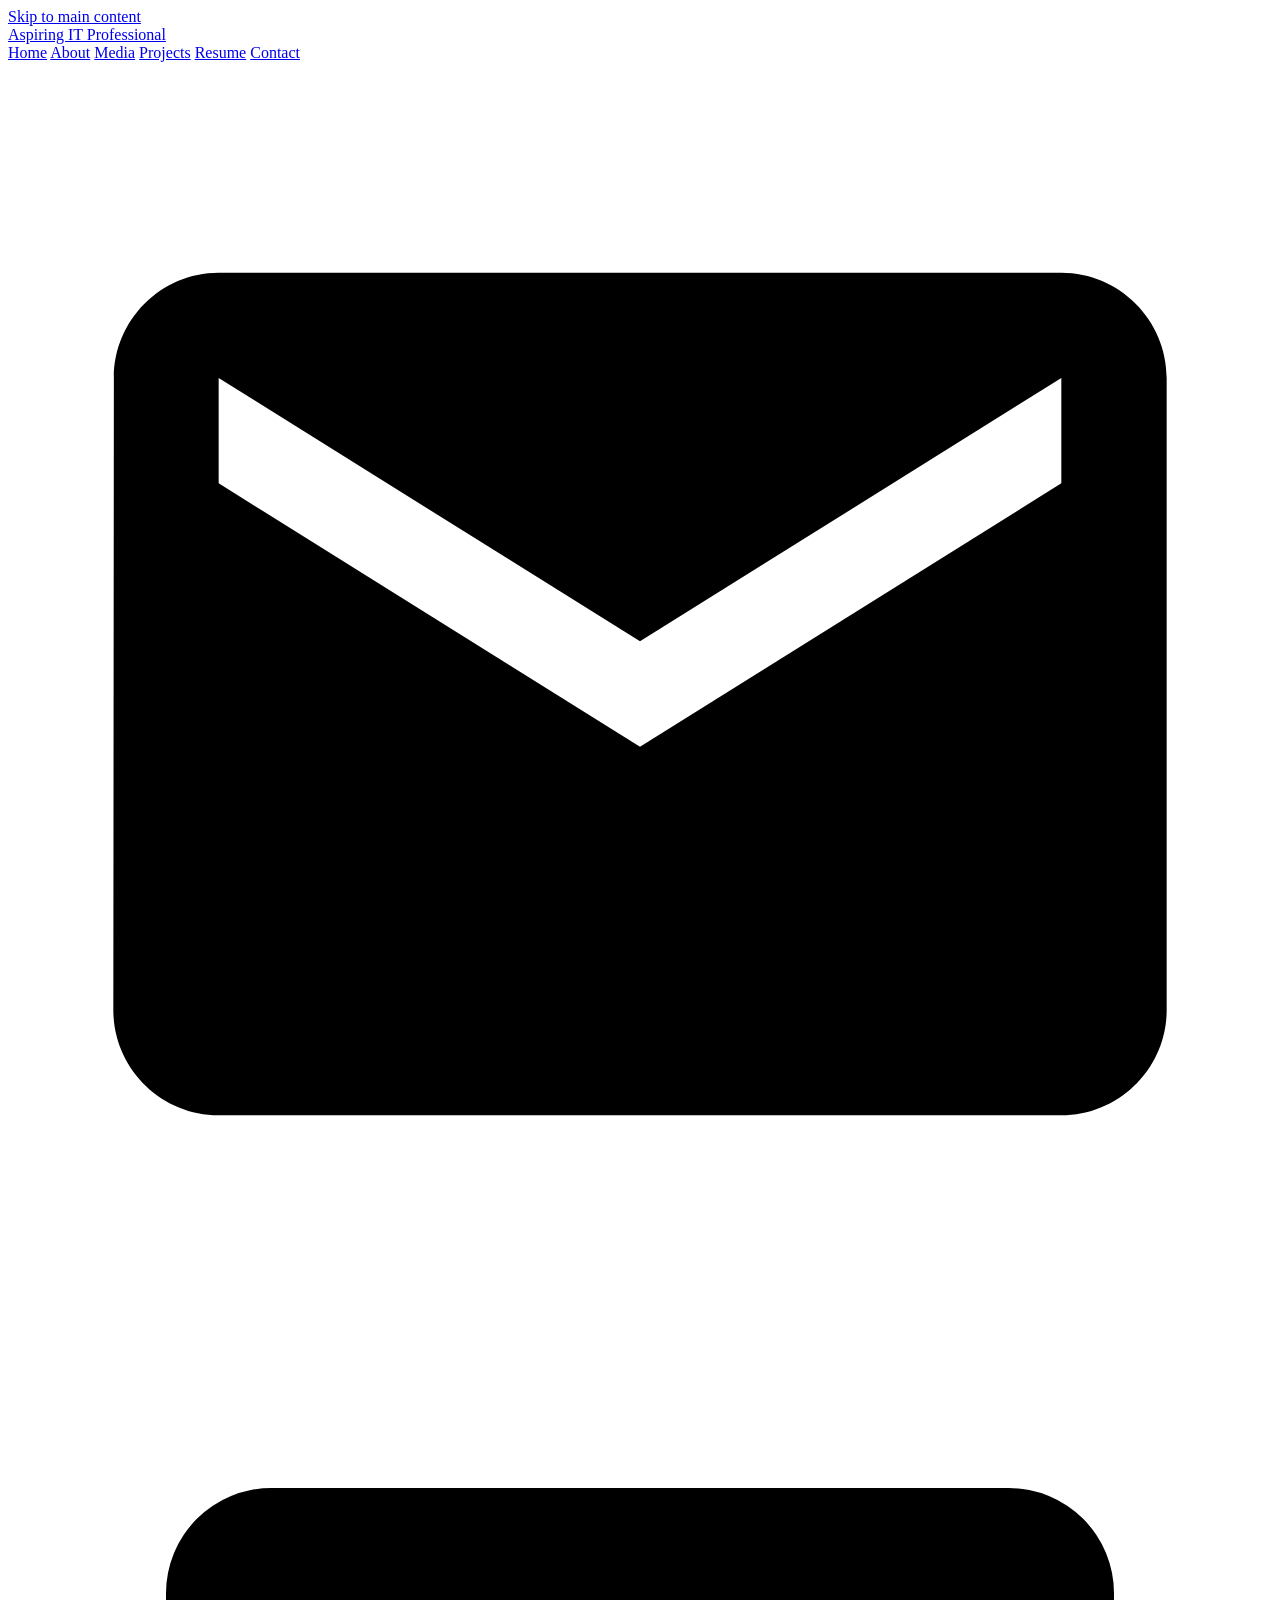
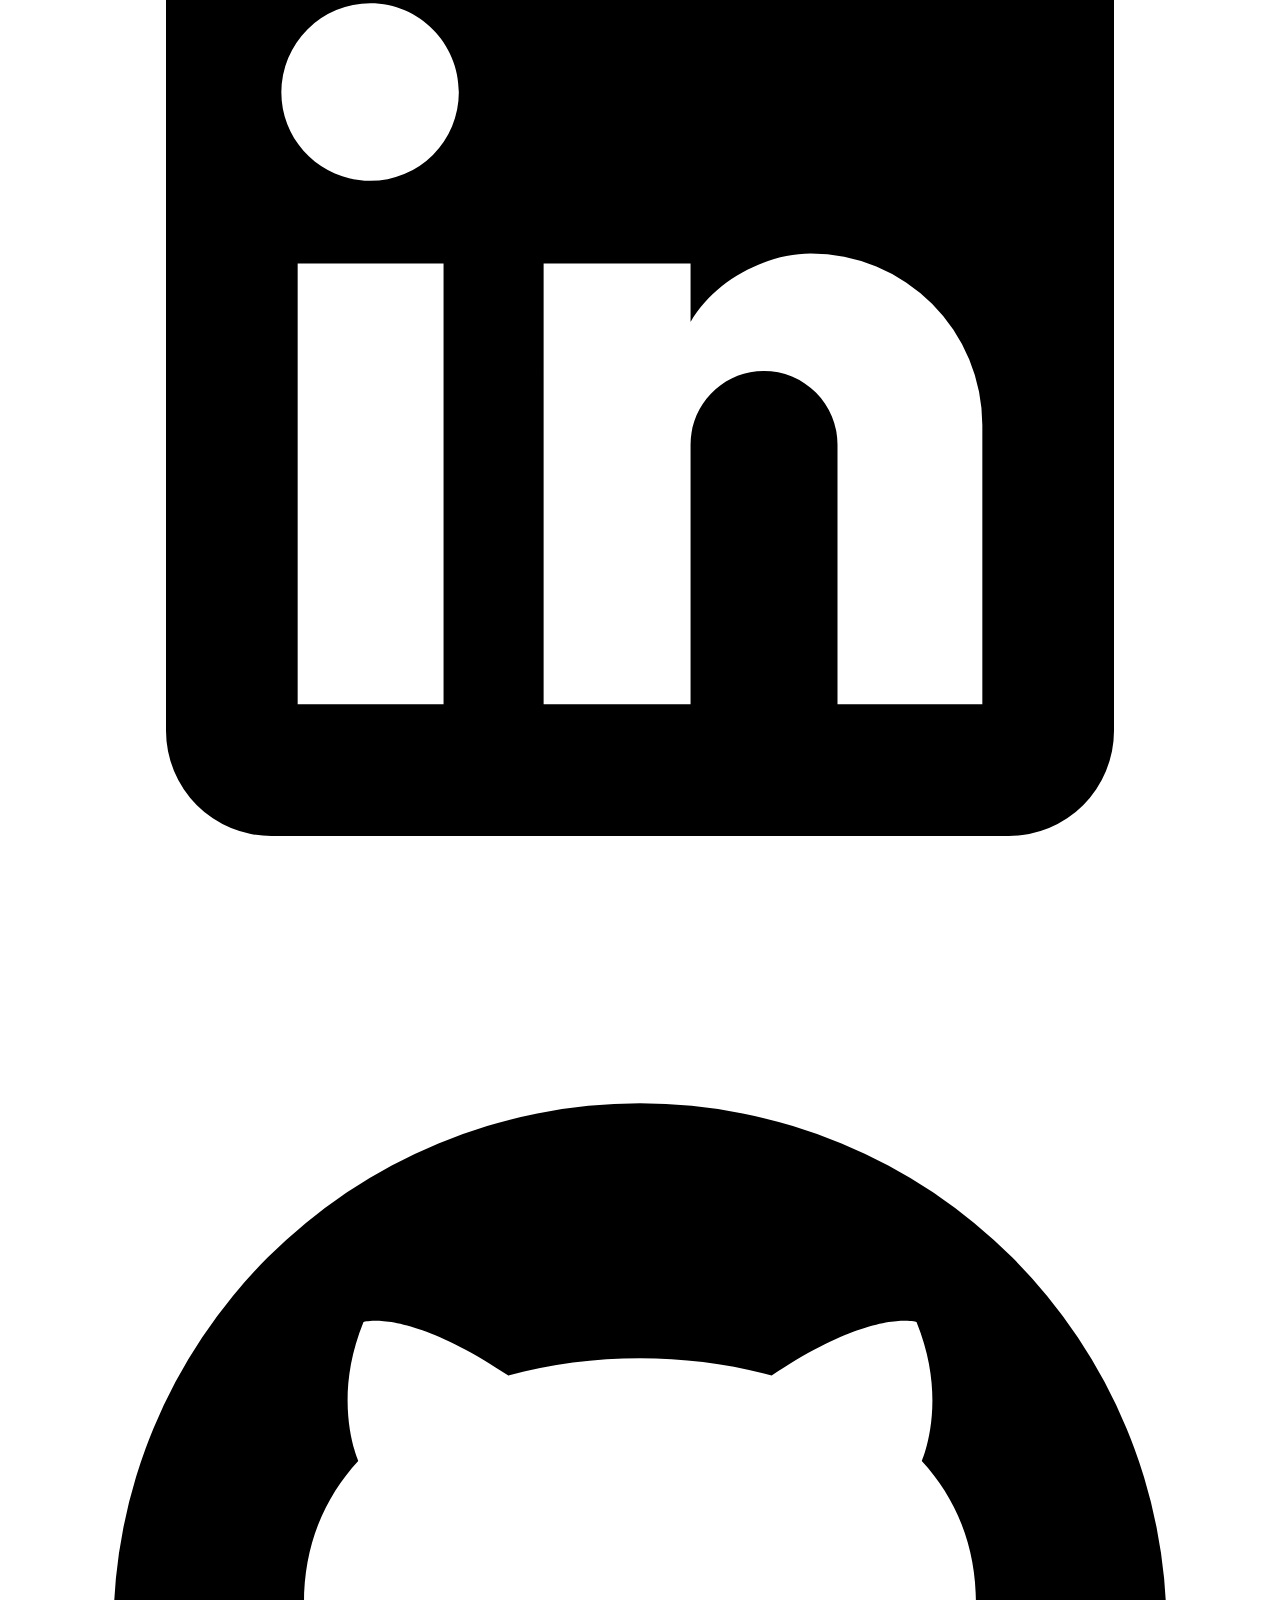
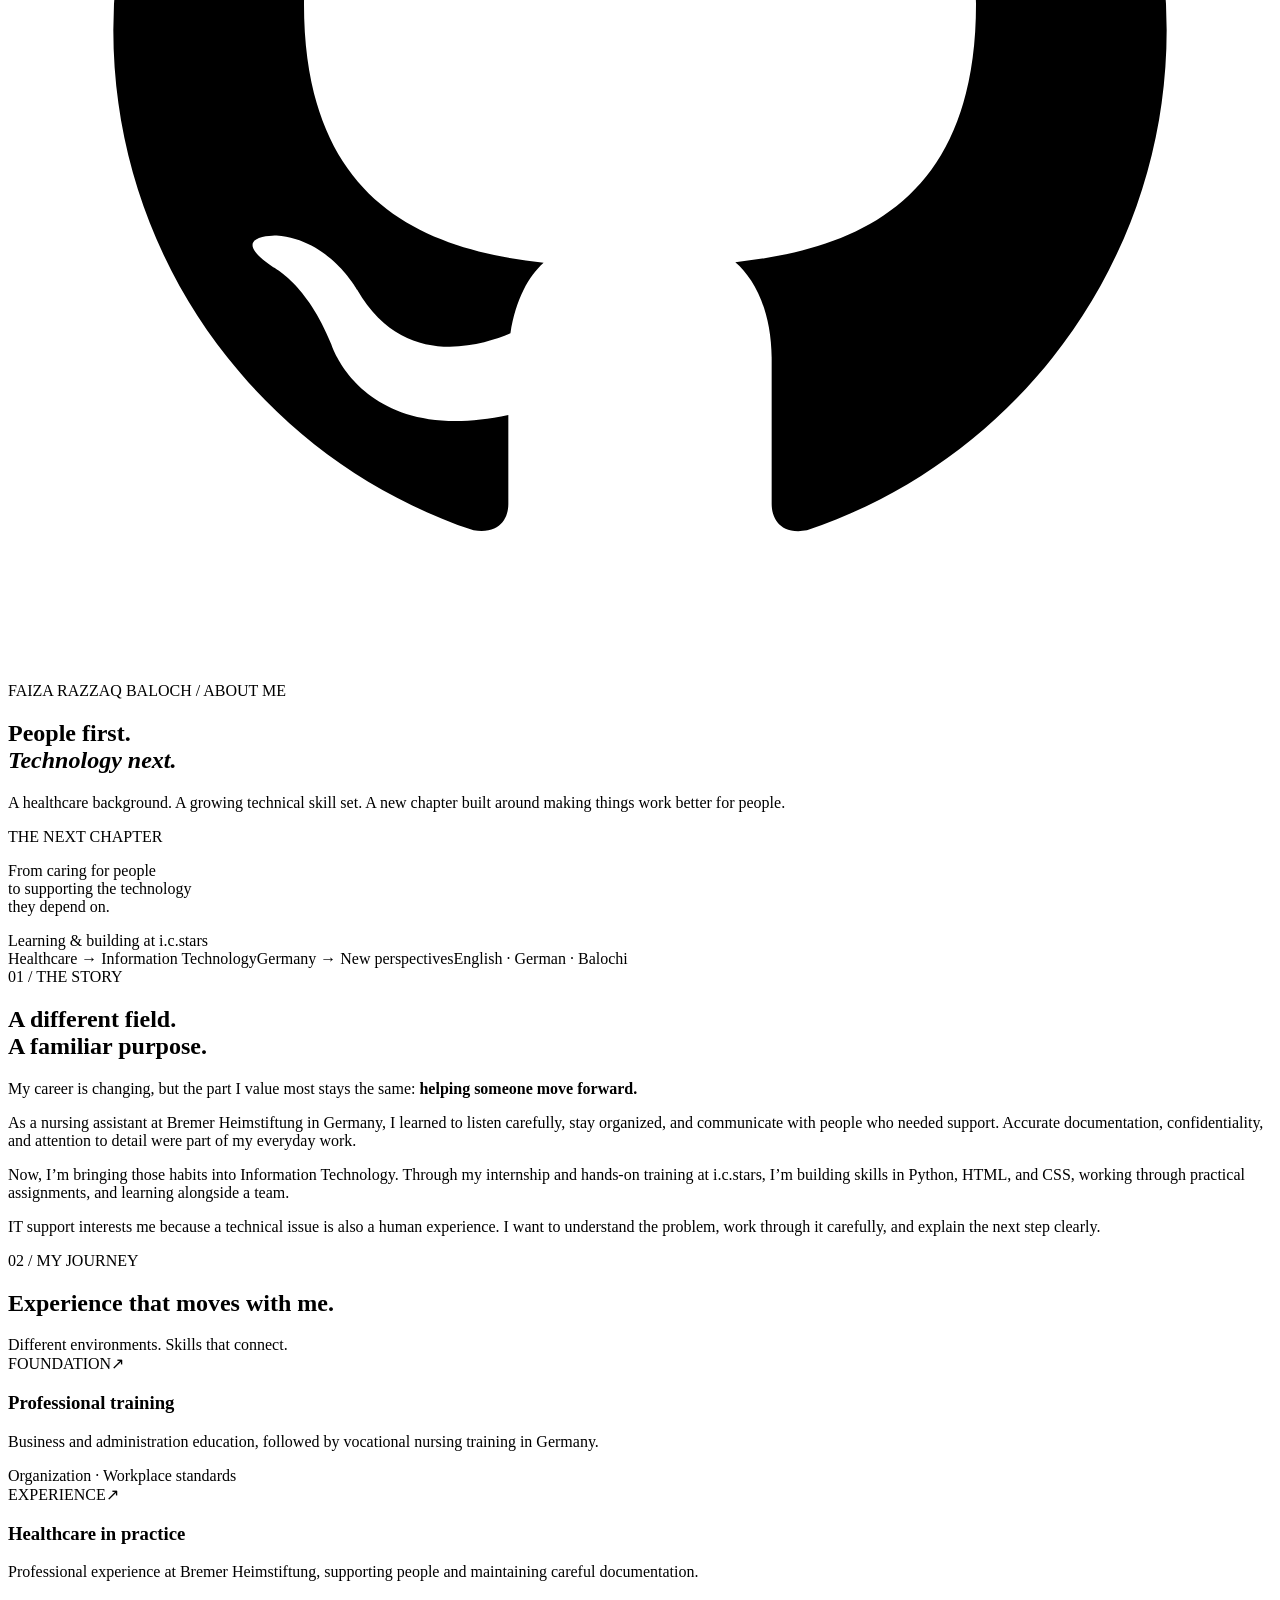
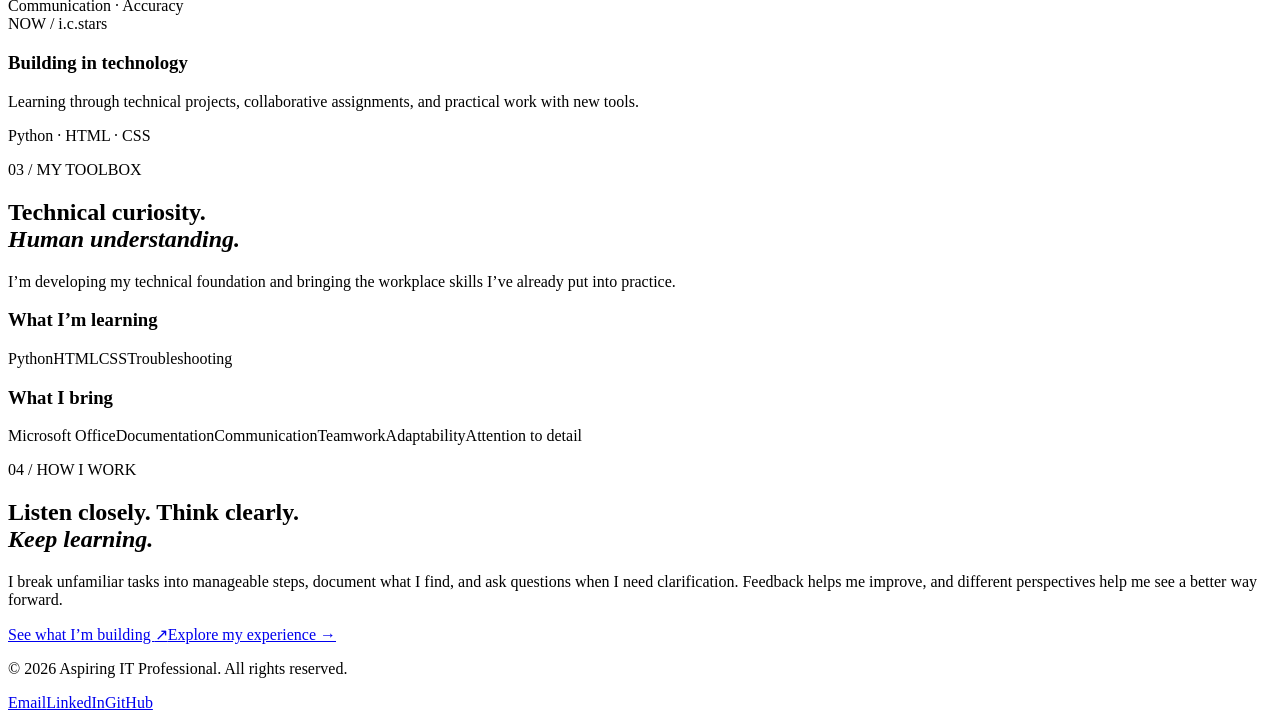
==== about.html @ cf474a08 "Create About page with personal and professional details This file contains the HTML structure for t" ====
<!DOCTYPE html>
<html lang="en">
<head>
    <meta charset="UTF-8">
    <meta name="viewport" content="width=device-width, initial-scale=1">
    <meta name="description" content="About — IT portfolio, education, experience, and technology projects.">
    <title>About | Aspiring IT Professional</title>
    <link rel="icon" href="assets/favicon.svg" type="image/svg+xml">
    <link rel="stylesheet" href="style.css">
    <script src="script.js" defer></script>
</head>
<body>
    <a class="skip-link" href="#main">Skip to main content</a>
    <header class="site-header">
        <nav class="container nav" aria-label="Main navigation">
            <a class="brand" href="index.html">Aspiring IT Professional</a>
            <button id="mobile-menu-btn" class="menu-button" aria-controls="nav-content" aria-expanded="false" aria-label="Toggle navigation" hidden>☰</button>
            <div id="nav-content" class="nav-content">
                <a class="nav-link" href="index.html">Home</a>
                <a class="nav-link" href="about.html" aria-current="page">About</a>
                <a class="nav-link" href="media.html">Media</a>
                <a class="nav-link" href="projects.html">Projects</a>
                <a class="nav-link" href="resume.html">Resume</a>
                <a class="nav-link" href="contact.html">Contact</a>
                <div class="social-links"><a href="mailto:fbaloch@icstars.org" aria-label="Email"><svg aria-hidden="true" focusable="false" class="social-icon" viewBox="0 0 24 24" xmlns="http://www.w3.org/2000/svg">
                            <path d="M20 4H4c-1.1 0-1.99.9-1.99 2L2 18c0 1.1.9 2 2 2h16c1.1 0 2-.9 2-2V6c0-1.1-.9-2-2-2zm0 4l-8 5-8-5V6l8 5 8-5v2z"/>
                        </svg></a><a href="https://www.linkedin.com/in/faizarazzaqbaloch/" target="_blank" rel="noopener noreferrer" aria-label="LinkedIn profile"><svg aria-hidden="true" focusable="false" class="social-icon" viewBox="0 0 24 24" xmlns="http://www.w3.org/2000/svg">
                            <path d="M19 3a2 2 0 0 1 2 2v14a2 2 0 0 1-2 2H5a2 2 0 0 1-2-2V5a2 2 0 0 1 2-2h14m-.5 15.5v-5.3a3.26 3.26 0 0 0-3.26-3.26c-.85 0-1.84.52-2.28 1.3v-1.11h-2.79v8.37h2.79v-4.93c0-.77.62-1.4 1.39-1.4a1.4 1.4 0 0 1 1.4 1.4v4.93h2.75M6.88 8.56a1.68 1.68 0 0 0 1.68-1.68c0-.93-.75-1.69-1.68-1.69a1.69 1.69 0 0 0-1.69 1.69c0 .93.76 1.68 1.69 1.68m1.39 9.94v-8.37H5.5v8.37h2.77z"/>
                        </svg></a><a href="https://github.com/fbaloch1" target="_blank" rel="noopener noreferrer" aria-label="GitHub profile"><svg aria-hidden="true" focusable="false" class="social-icon" viewBox="0 0 24 24" xmlns="http://www.w3.org/2000/svg">
                            <path d="M12 2A10 10 0 0 0 2 12c0 4.42 2.87 8.17 6.84 9.5.5.08.66-.23.66-.5v-1.69c-2.77.6-3.36-1.34-3.36-1.34-.46-1.16-1.11-1.47-1.11-1.47-.91-.62.07-.6.07-.6 1 .07 1.53 1.03 1.53 1.03.87 1.52 2.34 1.07 2.91.83.1-.65.35-1.09.63-1.34-2.22-.25-4.55-1.11-4.55-4.92 0-1.11.38-2 1.03-2.71-.1-.25-.45-1.29.1-2.64 0 0 .84-.27 2.75 1.02.79-.22 1.65-.33 2.5-.33.85 0 1.71.11 2.5.33 1.91-1.29 2.75-1.02 2.75-1.02.55 1.35.2 2.39.1 2.64.65.71 1.03 1.6 1.03 2.71 0 3.82-2.34 4.66-4.57 4.91.36.31.69.92.69 1.85V21c0 .27.16.59.67.5C19.14 20.16 22 16.42 22 12A10 10 0 0 0 12 2z"/>
                        </svg></a></div>
            </div>
        </nav>
    </header>
    <main id="main" class="container" tabindex="-1">
<section class="bio-hero">
 <div class="bio-heading"><p class="bio-kicker">FAIZA RAZZAQ BALOCH / ABOUT ME</p><h1>People first.<br><em>Technology next.</em></h1><p class="bio-intro">A healthcare background. A growing technical skill set. A new chapter built around making things work better for people.</p></div>
 <aside class="bio-note"><span class="bio-note-label">THE NEXT CHAPTER</span><p>From caring for people<br>to supporting the technology<br>they depend on.</p><div class="bio-note-bottom"><span class="bio-dot"></span>Learning &amp; building at i.c.stars</div></aside>
</section>
<div class="bio-ribbon"><span>Healthcare → Information Technology</span><span>Germany → New perspectives</span><span>English · German · Balochi</span></div>
<section class="bio-story-section">
 <div class="bio-section-label"><span>01 / THE STORY</span><h2>A different field.<br>A familiar purpose.</h2></div>
 <div class="bio-story-copy"><p class="bio-large-copy">My career is changing, but the part I value most stays the same: <strong>helping someone move forward.</strong></p><p>As a nursing assistant at Bremer Heimstiftung in Germany, I learned to listen carefully, stay organized, and communicate with people who needed support. Accurate documentation, confidentiality, and attention to detail were part of my everyday work.</p><p>Now, I’m bringing those habits into Information Technology. Through my internship and hands-on training at i.c.stars, I’m building skills in Python, HTML, and CSS, working through practical assignments, and learning alongside a team.</p><p>IT support interests me because a technical issue is also a human experience. I want to understand the problem, work through it carefully, and explain the next step clearly.</p></div>
</section>
<section class="bio-journey-section">
 <div class="bio-section-top"><div><p class="bio-kicker">02 / MY JOURNEY</p><h2>Experience that moves with me.</h2></div><span class="bio-section-aside">Different environments. Skills that connect.</span></div>
 <div class="bio-journey">
 <article class="bio-step"><div class="bio-step-top"><span>FOUNDATION</span><span aria-hidden="true">↗</span></div><h3>Professional training</h3><p>Business and administration education, followed by vocational nursing training in Germany.</p><div class="bio-step-foot">Organization · Workplace standards</div></article>
 <article class="bio-step"><div class="bio-step-top"><span>EXPERIENCE</span><span aria-hidden="true">↗</span></div><h3>Healthcare in practice</h3><p>Professional experience at Bremer Heimstiftung, supporting people and maintaining careful documentation.</p><div class="bio-step-foot">Communication · Accuracy</div></article>
 <article class="bio-step bio-step-current"><div class="bio-step-top"><span>NOW / i.c.stars</span><span class="bio-dot"></span></div><h3>Building in technology</h3><p>Learning through technical projects, collaborative assignments, and practical work with new tools.</p><div class="bio-step-foot">Python · HTML · CSS</div></article>
 </div>
</section>
<section class="bio-toolbox">
 <div><p class="bio-kicker">03 / MY TOOLBOX</p><h2>Technical curiosity.<br><em>Human understanding.</em></h2><p>I’m developing my technical foundation and bringing the workplace skills I’ve already put into practice.</p></div>
 <div class="bio-skill-groups"><div><h3>What I’m learning</h3><div class="bio-tags"><span>Python</span><span>HTML</span><span>CSS</span><span>Troubleshooting</span></div></div><div><h3>What I bring</h3><div class="bio-tags"><span>Microsoft Office</span><span>Documentation</span><span>Communication</span><span>Teamwork</span><span>Adaptability</span><span>Attention to detail</span></div></div></div>
</section>
<section class="bio-approach"><p class="bio-kicker">04 / HOW I WORK</p><h2>Listen closely. Think clearly.<br><em>Keep learning.</em></h2><p>I break unfamiliar tasks into manageable steps, document what I find, and ask questions when I need clarification. Feedback helps me improve, and different perspectives help me see a better way forward.</p><div class="bio-actions"><a class="button" href="projects.html">See what I’m building <span aria-hidden="true">↗</span></a><a href="resume.html" class="bio-text-link">Explore my experience →</a></div></section>
</main>
    <footer class="site-footer"><div class="container footer-row"><p class="small">© <span class="year-span">2026</span> Aspiring IT Professional. All rights reserved.</p><div class="footer-links"><a href="mailto:fbaloch@icstars.org">Email</a><a href="https://www.linkedin.com/in/faizarazzaqbaloch/" target="_blank" rel="noopener noreferrer">LinkedIn</a><a href="https://github.com/fbaloch1" target="_blank" rel="noopener noreferrer">GitHub</a></div></div></footer>
</body>
</html>
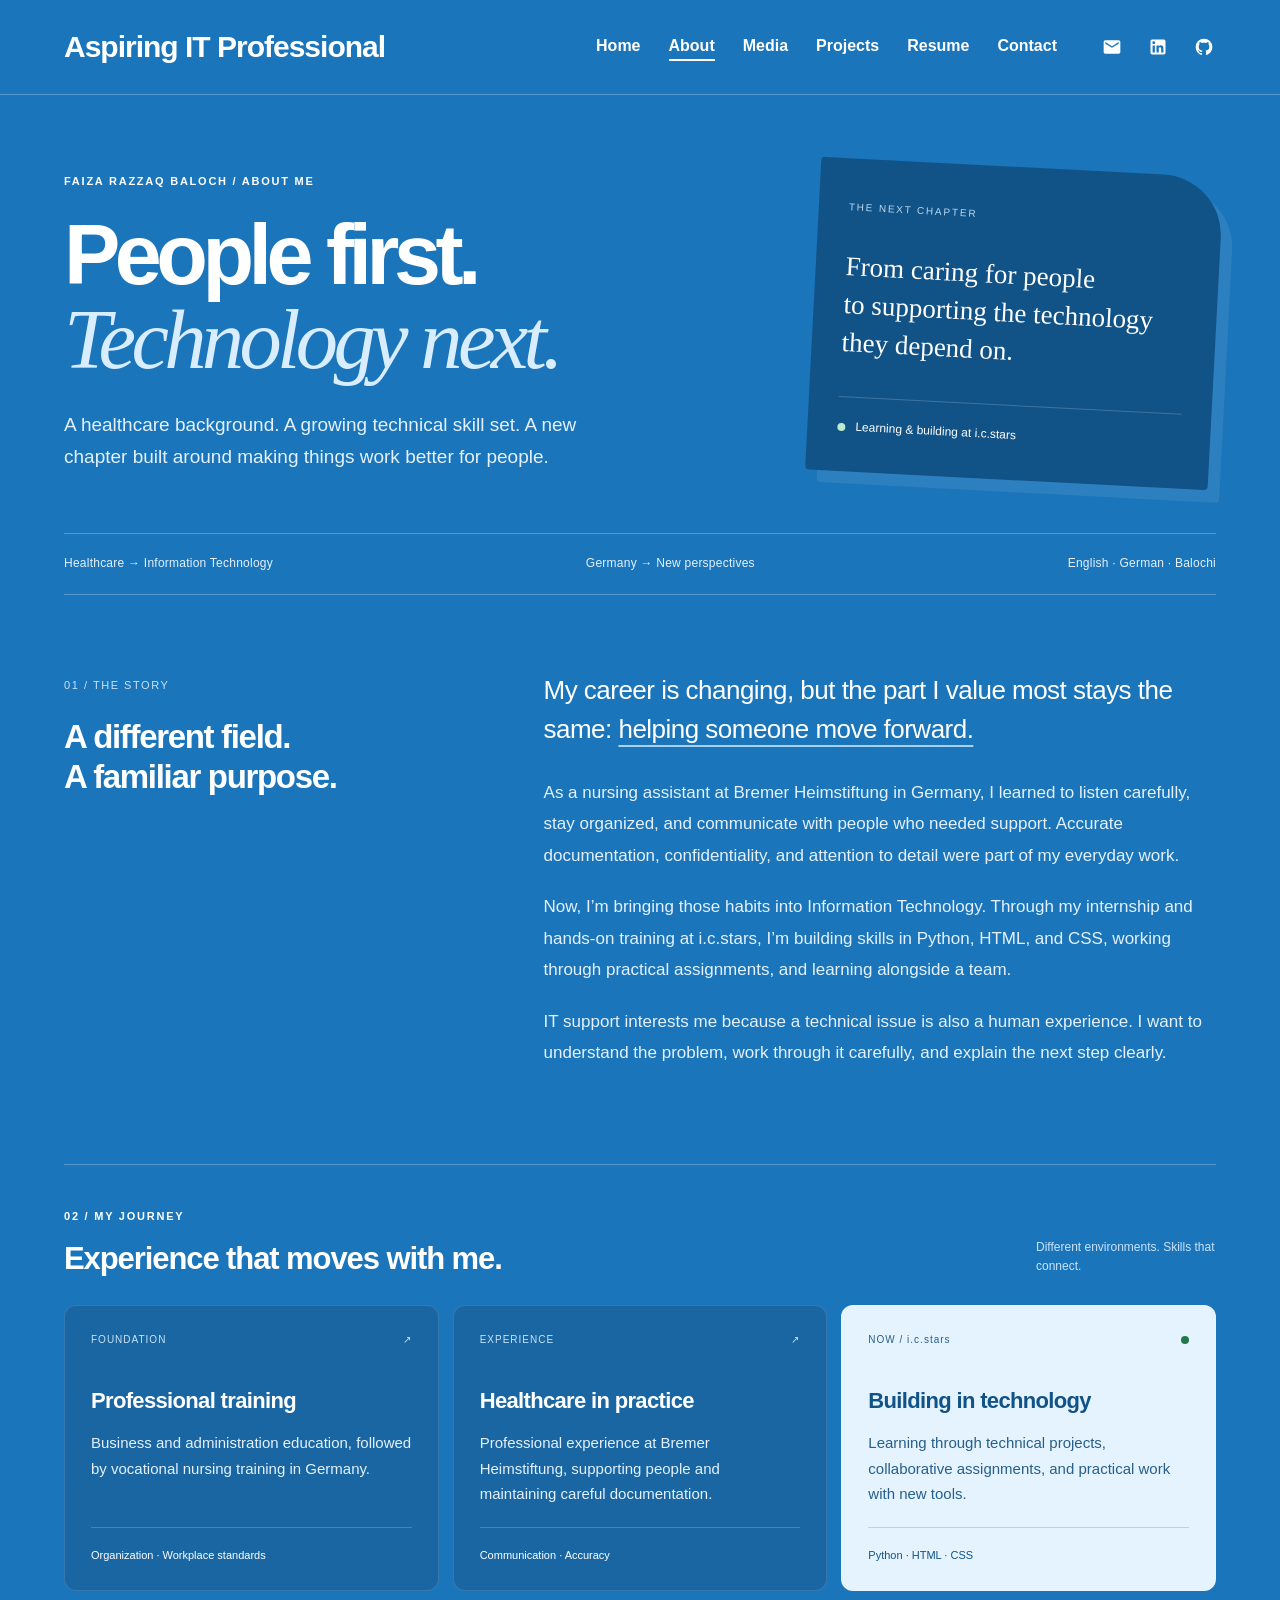
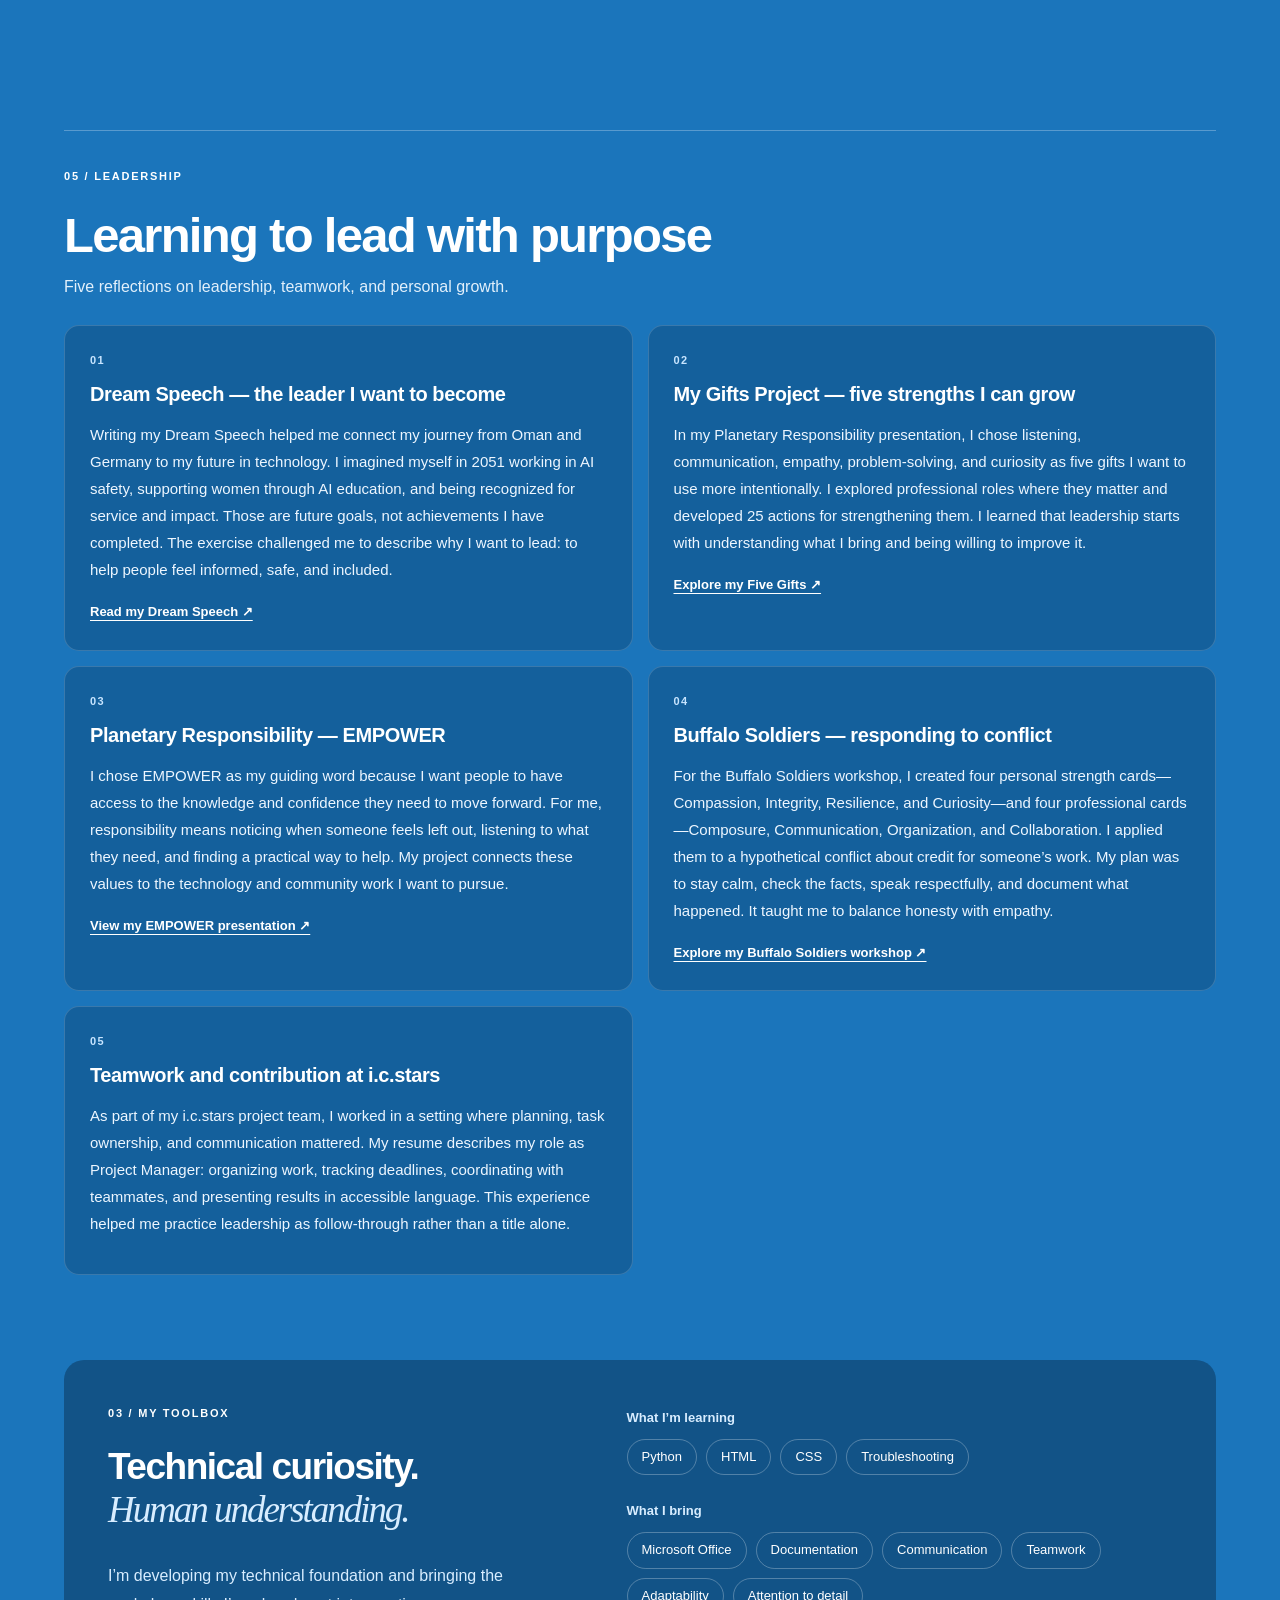
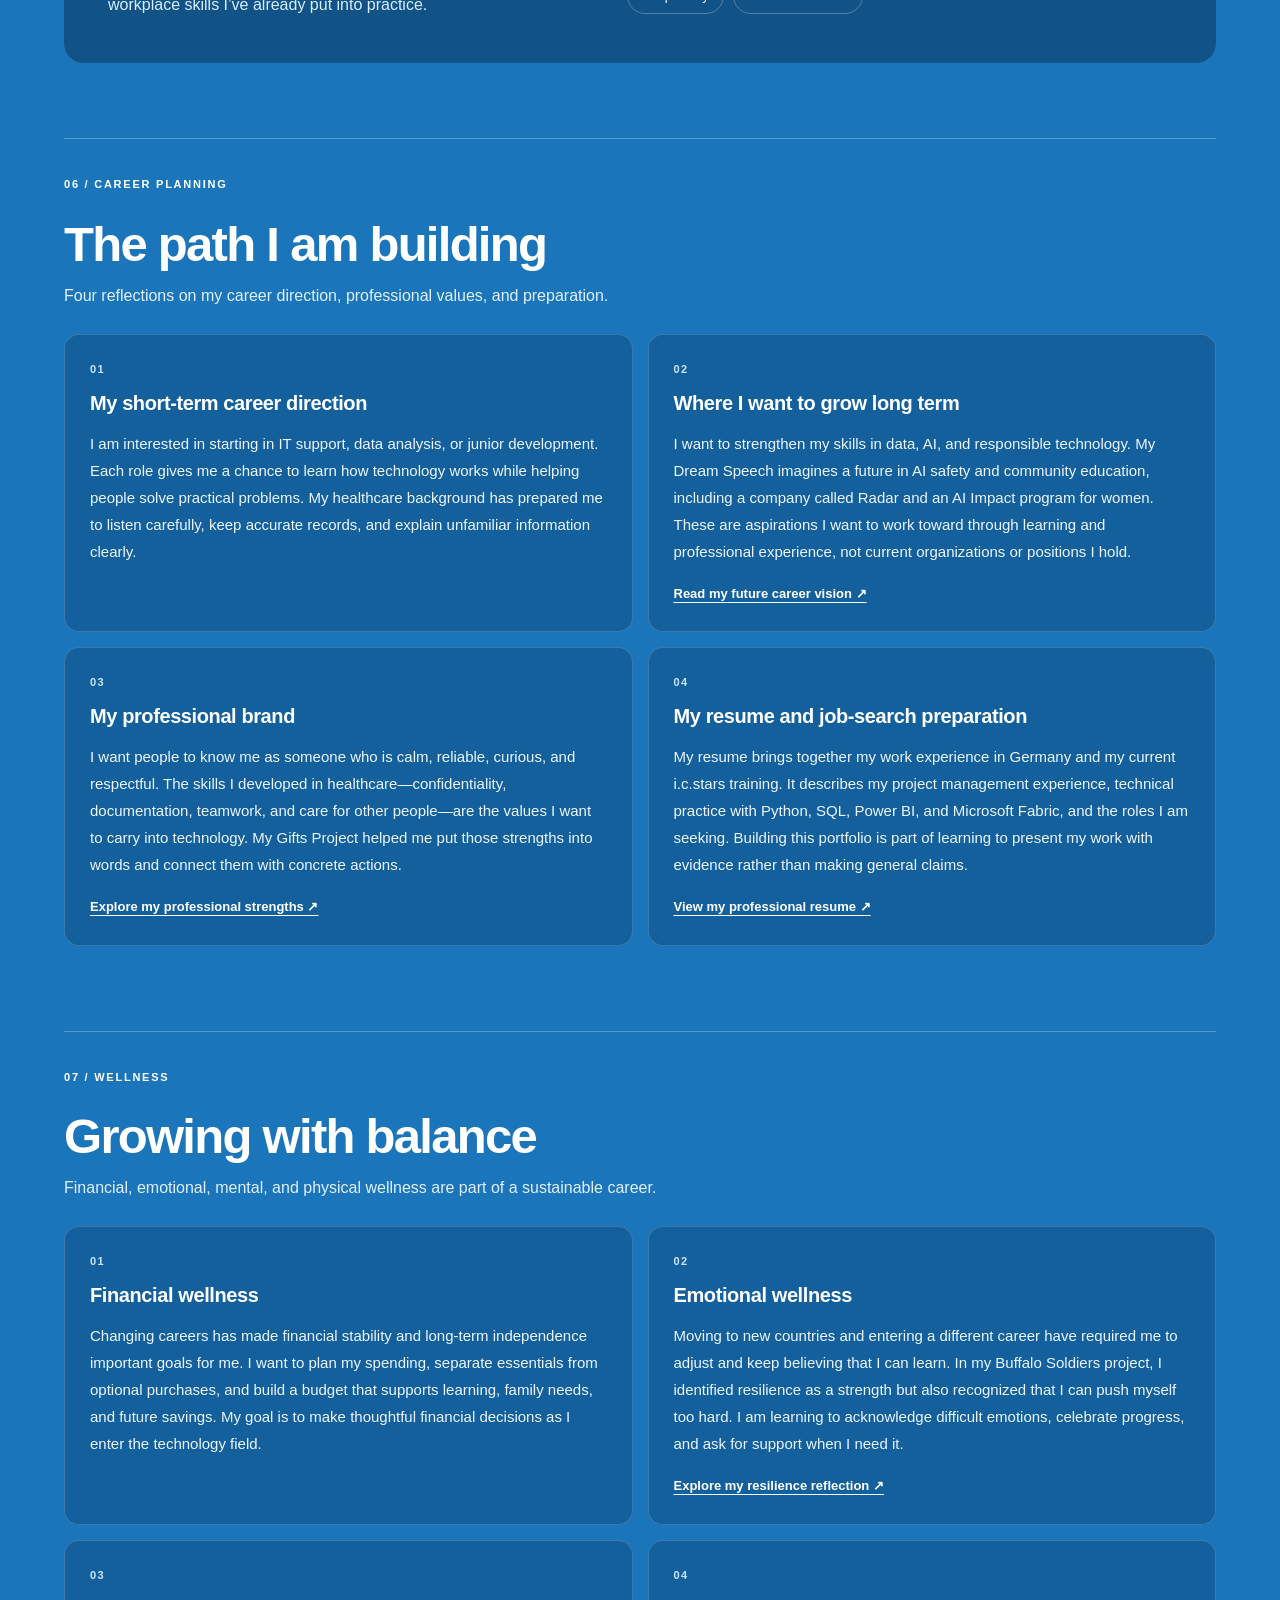
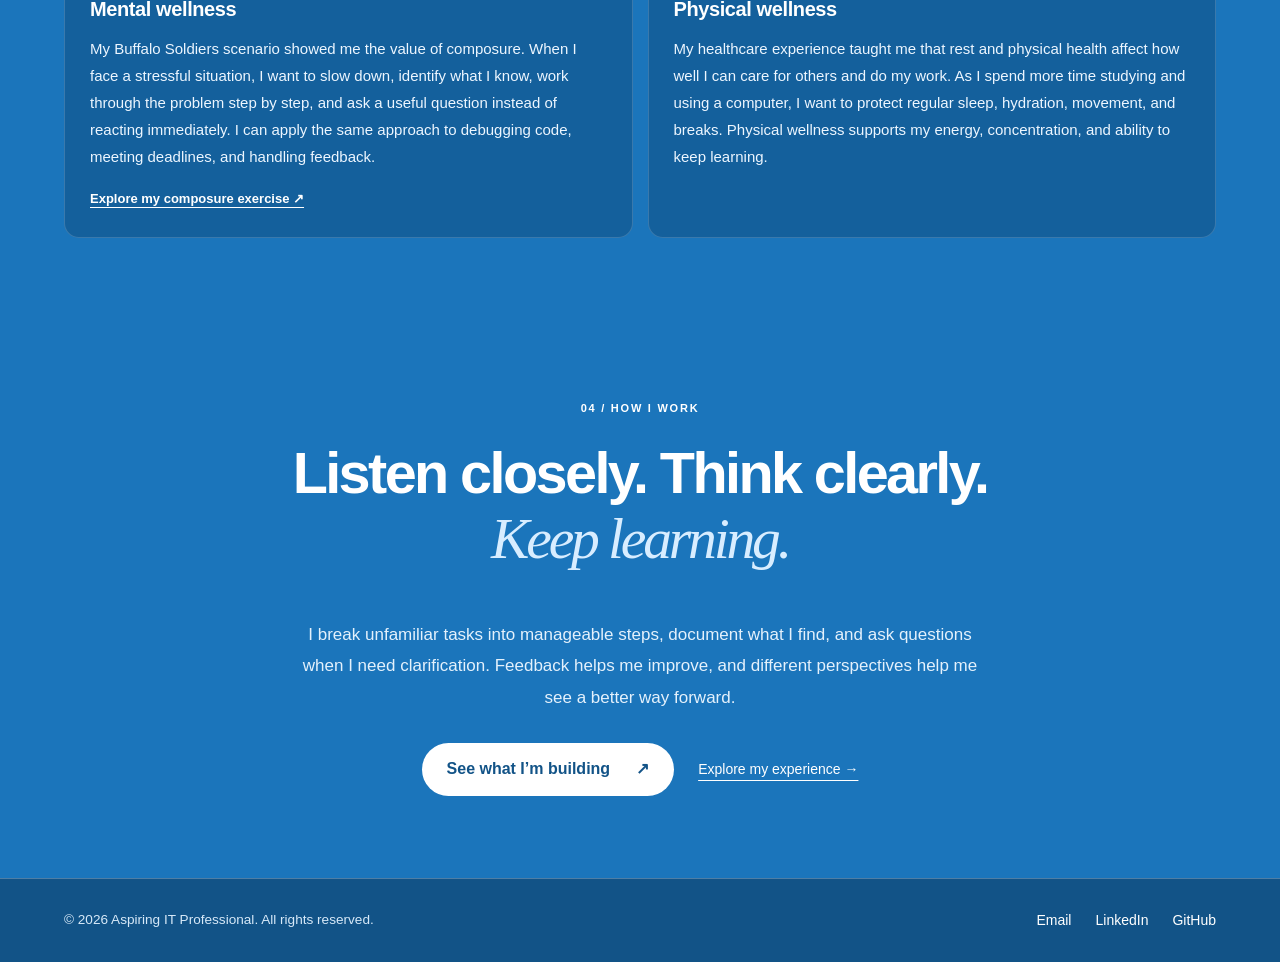
==== commit 2ce2a5d0: "Update about.html" ====
--- a/about.html
+++ b/about.html
@@ -7,6 +7,19 @@
     <title>About | Aspiring IT Professional</title>
     <link rel="icon" href="assets/favicon.svg" type="image/svg+xml">
     <link rel="stylesheet" href="style.css">
+<style>
+.c60-section{margin:75px 0 85px;padding-top:36px;border-top:1px solid rgba(255,255,255,.27);scroll-margin-top:115px}
+.c60-heading{display:flex;justify-content:space-between;align-items:end;gap:26px;margin-bottom:24px}
+.c60-heading h2{font-size:clamp(30px,4vw,49px);line-height:1.07;letter-spacing:-.035em;margin:8px 0 12px}
+.c60-intro{max-width:690px;color:#e2f0fb;font-size:16px;line-height:1.75;margin:0}
+.c60-list{display:grid;grid-template-columns:repeat(2,minmax(0,1fr));gap:15px}
+.c60-item{background:rgba(18,83,135,.60);border:1px solid rgba(255,255,255,.16);border-radius:15px;padding:25px;min-width:0}
+.c60-item h3{font-size:20px;line-height:1.34;letter-spacing:-.02em;margin:0 0 13px}
+.c60-item p{font-size:15px;line-height:1.8;color:#edf6ff;margin:0 0 12px}
+.c60-number{font-size:11px;letter-spacing:.12em;color:#c8e5ff;font-weight:800;display:block;margin-bottom:12px}
+.c60-resource{display:inline-flex;align-items:center;gap:6px;margin-top:6px;text-underline-offset:4px;font-size:13px;font-weight:700}
+@media(max-width:730px){.c60-list{grid-template-columns:1fr}.c60-heading{display:block}.c60-section{margin:50px 0 65px}.c60-item{padding:21px}}
+</style>
     <script src="script.js" defer></script>
 </head>
 <body>
@@ -50,10 +63,16 @@
  <article class="bio-step bio-step-current"><div class="bio-step-top"><span>NOW / i.c.stars</span><span class="bio-dot"></span></div><h3>Building in technology</h3><p>Learning through technical projects, collaborative assignments, and practical work with new tools.</p><div class="bio-step-foot">Python · HTML · CSS</div></article>
  </div>
 </section>
+
+<section class="c60-section" id="c60-leadership"><div class="c60-heading"><div><p class="bio-kicker">05 / LEADERSHIP</p><h2>Learning to lead with purpose</h2><p class="c60-intro">Five reflections on leadership, teamwork, and personal growth.</p></div></div><div class="c60-list"><article class="c60-item"><span class="c60-number">01</span><h3>Dream Speech — the leader I want to become</h3><p>Writing my Dream Speech helped me connect my journey from Oman and Germany to my future in technology. I imagined myself in 2051 working in AI safety, supporting women through AI education, and being recognized for service and impact. Those are future goals, not achievements I have completed. The exercise challenged me to describe why I want to lead: to help people feel informed, safe, and included.</p><a class="c60-resource" href="assets/Faiza-Dream-Speech.pdf" target="_blank" rel="noopener noreferrer">Read my Dream Speech ↗</a></article><article class="c60-item"><span class="c60-number">02</span><h3>My Gifts Project — five strengths I can grow</h3><p>In my Planetary Responsibility presentation, I chose listening, communication, empathy, problem-solving, and curiosity as five gifts I want to use more intentionally. I explored professional roles where they matter and developed 25 actions for strengthening them. I learned that leadership starts with understanding what I bring and being willing to improve it.</p><a class="c60-resource" href="assets/Faiza-Gifts-Project.pdf" target="_blank" rel="noopener noreferrer">Explore my Five Gifts ↗</a></article><article class="c60-item"><span class="c60-number">03</span><h3>Planetary Responsibility — EMPOWER</h3><p>I chose EMPOWER as my guiding word because I want people to have access to the knowledge and confidence they need to move forward. For me, responsibility means noticing when someone feels left out, listening to what they need, and finding a practical way to help. My project connects these values to the technology and community work I want to pursue.</p><a class="c60-resource" href="assets/Faiza-Planetary-Responsibility.pdf" target="_blank" rel="noopener noreferrer">View my EMPOWER presentation ↗</a></article><article class="c60-item"><span class="c60-number">04</span><h3>Buffalo Soldiers — responding to conflict</h3><p>For the Buffalo Soldiers workshop, I created four personal strength cards—Compassion, Integrity, Resilience, and Curiosity—and four professional cards—Composure, Communication, Organization, and Collaboration. I applied them to a hypothetical conflict about credit for someone’s work. My plan was to stay calm, check the facts, speak respectfully, and document what happened. It taught me to balance honesty with empathy.</p><a class="c60-resource" href="assets/Buffalo-Soldiers-Faiza-Baloch.pdf" target="_blank" rel="noopener noreferrer">Explore my Buffalo Soldiers workshop ↗</a></article><article class="c60-item"><span class="c60-number">05</span><h3>Teamwork and contribution at i.c.stars</h3><p>As part of my i.c.stars project team, I worked in a setting where planning, task ownership, and communication mattered. My resume describes my role as Project Manager: organizing work, tracking deadlines, coordinating with teammates, and presenting results in accessible language. This experience helped me practice leadership as follow-through rather than a title alone.</p></article></div></section>
 <section class="bio-toolbox">
  <div><p class="bio-kicker">03 / MY TOOLBOX</p><h2>Technical curiosity.<br><em>Human understanding.</em></h2><p>I’m developing my technical foundation and bringing the workplace skills I’ve already put into practice.</p></div>
  <div class="bio-skill-groups"><div><h3>What I’m learning</h3><div class="bio-tags"><span>Python</span><span>HTML</span><span>CSS</span><span>Troubleshooting</span></div></div><div><h3>What I bring</h3><div class="bio-tags"><span>Microsoft Office</span><span>Documentation</span><span>Communication</span><span>Teamwork</span><span>Adaptability</span><span>Attention to detail</span></div></div></div>
 </section>
+
+<section class="c60-section" id="c60-career"><div class="c60-heading"><div><p class="bio-kicker">06 / CAREER PLANNING</p><h2>The path I am building</h2><p class="c60-intro">Four reflections on my career direction, professional values, and preparation.</p></div></div><div class="c60-list"><article class="c60-item"><span class="c60-number">01</span><h3>My short-term career direction</h3><p>I am interested in starting in IT support, data analysis, or junior development. Each role gives me a chance to learn how technology works while helping people solve practical problems. My healthcare background has prepared me to listen carefully, keep accurate records, and explain unfamiliar information clearly.</p></article><article class="c60-item"><span class="c60-number">02</span><h3>Where I want to grow long term</h3><p>I want to strengthen my skills in data, AI, and responsible technology. My Dream Speech imagines a future in AI safety and community education, including a company called Radar and an AI Impact program for women. These are aspirations I want to work toward through learning and professional experience, not current organizations or positions I hold.</p><a class="c60-resource" href="assets/Faiza-Dream-Speech.pdf" target="_blank" rel="noopener noreferrer">Read my future career vision ↗</a></article><article class="c60-item"><span class="c60-number">03</span><h3>My professional brand</h3><p>I want people to know me as someone who is calm, reliable, curious, and respectful. The skills I developed in healthcare—confidentiality, documentation, teamwork, and care for other people—are the values I want to carry into technology. My Gifts Project helped me put those strengths into words and connect them with concrete actions.</p><a class="c60-resource" href="assets/Faiza-Gifts-Project.pdf" target="_blank" rel="noopener noreferrer">Explore my professional strengths ↗</a></article><article class="c60-item"><span class="c60-number">04</span><h3>My resume and job-search preparation</h3><p>My resume brings together my work experience in Germany and my current i.c.stars training. It describes my project management experience, technical practice with Python, SQL, Power BI, and Microsoft Fabric, and the roles I am seeking. Building this portfolio is part of learning to present my work with evidence rather than making general claims.</p><a class="c60-resource" href="assets/resume.pdf" target="_blank" rel="noopener noreferrer">View my professional resume ↗</a></article></div></section>
+
+<section class="c60-section" id="c60-wellness"><div class="c60-heading"><div><p class="bio-kicker">07 / WELLNESS</p><h2>Growing with balance</h2><p class="c60-intro">Financial, emotional, mental, and physical wellness are part of a sustainable career.</p></div></div><div class="c60-list"><article class="c60-item"><span class="c60-number">01</span><h3>Financial wellness</h3><p>Changing careers has made financial stability and long-term independence important goals for me. I want to plan my spending, separate essentials from optional purchases, and build a budget that supports learning, family needs, and future savings. My goal is to make thoughtful financial decisions as I enter the technology field.</p></article><article class="c60-item"><span class="c60-number">02</span><h3>Emotional wellness</h3><p>Moving to new countries and entering a different career have required me to adjust and keep believing that I can learn. In my Buffalo Soldiers project, I identified resilience as a strength but also recognized that I can push myself too hard. I am learning to acknowledge difficult emotions, celebrate progress, and ask for support when I need it.</p><a class="c60-resource" href="assets/Buffalo-Soldiers-Faiza-Baloch.pdf" target="_blank" rel="noopener noreferrer">Explore my resilience reflection ↗</a></article><article class="c60-item"><span class="c60-number">03</span><h3>Mental wellness</h3><p>My Buffalo Soldiers scenario showed me the value of composure. When I face a stressful situation, I want to slow down, identify what I know, work through the problem step by step, and ask a useful question instead of reacting immediately. I can apply the same approach to debugging code, meeting deadlines, and handling feedback.</p><a class="c60-resource" href="assets/Buffalo-Soldiers-Faiza-Baloch.pdf" target="_blank" rel="noopener noreferrer">Explore my composure exercise ↗</a></article><article class="c60-item"><span class="c60-number">04</span><h3>Physical wellness</h3><p>My healthcare experience taught me that rest and physical health affect how well I can care for others and do my work. As I spend more time studying and using a computer, I want to protect regular sleep, hydration, movement, and breaks. Physical wellness supports my energy, concentration, and ability to keep learning.</p></article></div></section>
 <section class="bio-approach"><p class="bio-kicker">04 / HOW I WORK</p><h2>Listen closely. Think clearly.<br><em>Keep learning.</em></h2><p>I break unfamiliar tasks into manageable steps, document what I find, and ask questions when I need clarification. Feedback helps me improve, and different perspectives help me see a better way forward.</p><div class="bio-actions"><a class="button" href="projects.html">See what I’m building <span aria-hidden="true">↗</span></a><a href="resume.html" class="bio-text-link">Explore my experience →</a></div></section>
 </main>
     <footer class="site-footer"><div class="container footer-row"><p class="small">© <span class="year-span">2026</span> Aspiring IT Professional. All rights reserved.</p><div class="footer-links"><a href="mailto:fbaloch@icstars.org">Email</a><a href="https://www.linkedin.com/in/faizarazzaqbaloch/" target="_blank" rel="noopener noreferrer">LinkedIn</a><a href="https://github.com/fbaloch1" target="_blank" rel="noopener noreferrer">GitHub</a></div></div></footer>
--- a/style.css
+++ b/style.css
@@ -0,0 +1,62 @@
+
+:root{--blue:#1b75bb;--dark:#125387;--deep:#104970;--white:#fff;--muted:#e4f1fc;--line:rgba(255,255,255,.25)}
+*{box-sizing:border-box}body{margin:0;background:var(--blue);color:var(--white);font-family:Arial,Helvetica,sans-serif;line-height:1.65;min-height:100vh;display:flex;flex-direction:column}a{color:inherit;text-underline-offset:5px}button{font:inherit;cursor:pointer}a,button{-webkit-tap-highlight-color:transparent}a:focus-visible,button:focus-visible{outline:3px solid #ffe296;outline-offset:5px}img,video{max-width:100%;display:block}figure{margin:0}h1,h2,h3{line-height:1.18;margin-top:0}h1{font-size:clamp(2.6rem,5vw,4.4rem);letter-spacing:-.04em;max-width:900px;margin-bottom:24px}h2{font-size:1.4rem}p{margin:0 0 20px}main.container{flex:1;padding-top:64px;padding-bottom:80px}.container{width:min(1200px,100% - 48px);margin-inline:auto}.site-header{position:sticky;top:0;z-index:10;background:var(--blue);border-bottom:1px solid var(--line)}.nav{display:flex;align-items:center;justify-content:space-between;gap:24px;padding-block:24px}.brand{font-size:1.65rem;font-weight:800;text-decoration:none;letter-spacing:-.04em}.nav-content{display:flex;gap:24px;align-items:center}.nav-link{font-family:Georgia,serif;text-decoration:none;border-bottom:2px solid transparent}.nav-link:hover,.nav-link[aria-current]{border-color:white}.menu-button{color:white;background:var(--dark);border:1px solid var(--line);border-radius:8px;padding:5px 13px;font-size:1.5rem}.eyebrow{font-size:.8rem;letter-spacing:.18em;font-weight:bold;margin-bottom:20px}.lead{font-family:Georgia,Cambria,serif;font-size:clamp(1.25rem,2vw,1.65rem);line-height:1.65;max-width:850px;margin-bottom:44px}.hero{display:grid;grid-template-columns:310px 1fr;gap:64px;align-items:center}.arch-image-container{border-radius:180px 180px 16px 16px;overflow:hidden;background:var(--dark);box-shadow:0 16px 35px #10497055}.arch-image-container img{width:100%;height:430px;object-fit:cover}.hero .lead{margin-bottom:28px}.grid{display:grid;grid-template-columns:repeat(2,minmax(0,1fr));gap:24px}.three{grid-template-columns:repeat(3,minmax(0,1fr))}.feature-card{background:var(--dark);border:1px solid var(--line);padding:30px;border-radius:18px;overflow-wrap:anywhere}.feature-card p:last-child{margin-bottom:0}.feature-card h2{margin-bottom:14px}.section{margin-top:64px;padding-top:40px;border-top:1px solid var(--line)}.explore{display:grid;grid-template-columns:2fr 1fr;gap:30px}.explore-link{text-decoration:none;transition:background .2s}.explore-link:hover{background:var(--deep)}.explore-link h2{display:flex;justify-content:space-between;gap:16px}dl{margin-bottom:0}dt{text-transform:uppercase;font-size:.7rem;letter-spacing:.12em;color:var(--muted);margin-top:22px}dd{margin:0}.button{display:inline-block;background:white;color:var(--dark);font-weight:700;border:0;border-radius:30px;padding:13px 25px;text-decoration:none}.button:hover{background:#e4f1fc}.quote-section{background:#fff;color:var(--dark);border-radius:18px;display:flex;align-items:center;gap:24px;padding:40px 24px;margin-top:64px}.quote-section button{background:var(--dark);color:white;border:0;border-radius:50%;width:44px;height:44px;flex-shrink:0}.quote-section div{flex:1;text-align:center}.quote-section blockquote{margin:0 0 16px;font-size:clamp(1.2rem,2.3vw,2rem);line-height:1.35;font-weight:bold}.quote-section p{margin-bottom:0;font-family:Georgia,serif}.cta{text-align:center;margin-top:64px}.cta h2{font-size:2rem}.prose{max-width:900px;font-family:Georgia,serif;font-size:1.2rem}.prose h2{font-family:Arial,sans-serif;margin-top:40px}.stack{display:grid;gap:24px}.print-button{margin-bottom:28px}.media-image{width:100%;height:280px;object-fit:contain;background:var(--deep);border-radius:12px;margin-bottom:24px}.contact-card{max-width:700px}.small{font-size:.85rem}.site-footer{background:var(--dark);text-align:center;padding:40px 0;border-top:1px solid var(--line)}.site-footer p:last-child{margin:0}.skip-link{position:fixed;top:-100px;left:12px;z-index:100;background:white;color:var(--dark);padding:12px}.skip-link:focus{top:12px}
+@media(max-width:900px){.nav-content{gap:16px}.brand{font-size:1.35rem}.hero{grid-template-columns:250px 1fr;gap:32px}.arch-image-container img{height:350px}.three,.explore{grid-template-columns:1fr}}
+@media(max-width:767px){.container{width:calc(100% - 36px)}main.container{padding-top:40px;padding-bottom:50px}.nav{flex-wrap:wrap;padding-block:18px}.nav-content{width:100%;flex-direction:column;align-items:stretch;gap:0}.nav-content a{padding:12px 0}.nav-content.mobile-collapsed{display:none}.hero{grid-template-columns:1fr;gap:32px}.arch-image-container{width:240px;margin-inline:auto}.arch-image-container img{height:330px}.grid{grid-template-columns:1fr}.feature-card{padding:24px}.quote-section{gap:12px;padding:28px 12px}.quote-section button{width:36px;height:36px}.section{margin-top:40px}.lead{margin-bottom:30px}}
+@media(prefers-reduced-motion:reduce){*{scroll-behavior:auto!important;transition:none!important}}
+@media print{body{background:white;color:#111}.site-header,.site-footer,.print-button,.skip-link{display:none}main.container{width:100%;padding:0}.feature-card{background:white;color:#111;border:1px solid #bbb;break-inside:avoid}.lead{font-size:14pt;margin-bottom:20px}h1{font-size:28pt}h2{font-size:16pt}.stack{gap:14px}}
+
+
+.container{width:min(1400px,100% - 128px)}
+.nav{gap:28px;padding-block:22px}.brand{font-size:30px;letter-spacing:-1px;font-weight:800;white-space:nowrap}.nav-content{gap:28px}.nav-link{font-family:Arial,Helvetica,sans-serif;font-size:16px;font-weight:600}
+.social-links{display:flex;align-items:center;gap:22px;margin-left:15px}.social-links a{font-size:15px;font-weight:800;text-decoration:none;line-height:1}
+main.container{padding-top:0;padding-bottom:0}.hero{grid-template-columns:310px 1fr;gap:64px;align-items:center;margin-bottom:64px}.hero h1{font-size:52px;line-height:1;letter-spacing:-1.4px;font-weight:800;margin-bottom:30px}.hero .eyebrow{font-size:20px;letter-spacing:.04em;margin-bottom:20px}.hero .lead{font-size:30px;line-height:1.2;margin-bottom:0;max-width:none}.arch-image-container{border-radius:180px 180px 0 0;box-shadow:none}.arch-image-container img{height:430px}
+.section{margin-top:0;padding-top:46px;padding-bottom:32px}.section>.eyebrow,.explore .eyebrow{font-family:Georgia,serif;font-size:15px;letter-spacing:.06em;margin-bottom:32px}.grid{gap:16px}.three{gap:32px}.feature-card{background:rgba(18,83,135,.60);border:1px solid rgba(255,255,255,.09);padding:24px;border-radius:16px}.feature-card h2{font-size:20px;line-height:1.35}.feature-card p{font-size:16px;line-height:1.65}.pillar-icon{display:flex;align-items:center;justify-content:center;width:40px;height:40px;border-radius:12px;background:rgba(255,255,255,.10);font-size:20px;margin-bottom:16px}.three .feature-card{min-height:246px}.explore{grid-template-columns:2.08fr 1fr;gap:32px;padding-top:32px;padding-bottom:64px}.explore-link{min-height:140px}.explore aside{background:#125387}.explore aside h2{font-family:Georgia,serif;font-size:15px;letter-spacing:.05em;border-bottom:1px solid var(--line);padding-bottom:12px}dt{margin-top:18px;font-size:12px;letter-spacing:0;color:#a8cfea}dd{font-weight:600;font-size:16px;line-height:1.4}
+.quote-section{border-radius:0;margin:0 calc((100vw - 100%)/-2);padding:64px;gap:32px;min-height:300px}.quote-section blockquote{color:#1b75bb;font-size:36px;line-height:1.1;max-width:950px;margin:0 auto 28px;font-weight:800}.quote-section p{font-size:20px;color:#1b75bb;font-weight:600}.quote-section button{width:48px;height:48px;background:#5499c7;font-size:26px;box-shadow:0 2px 5px #0002}.cta{margin-top:0;padding:76px 0 80px}.cta h2{font-size:36px;margin-bottom:24px}.cta p{font-size:20px;max-width:900px;margin:0 auto 40px}.cta .button{padding:15px 32px}.site-footer{padding:30px 0}.footer-row{display:flex;justify-content:space-between;align-items:center;gap:24px}.footer-row p{margin:0;color:#d7e9f8}.footer-links{display:flex;gap:24px;font-size:14px}.footer-links a{text-decoration:none}
+main.container:not(:has(.hero)){padding-block:72px}
+@media(max-width:1200px){.container{width:calc(100% - 64px)}.brand{font-size:25px}.nav-content{gap:17px}.social-links{gap:15px;margin-left:0}.hero{grid-template-columns:280px 1fr;gap:40px}.hero h1{font-size:44px}.hero .lead{font-size:26px}.arch-image-container img{height:400px}.quote-section{padding-inline:32px}}
+@media(max-width:1000px){.nav{flex-wrap:wrap}.nav-content{gap:22px}.hero{grid-template-columns:240px 1fr;gap:32px}.hero h1{font-size:38px}.hero .lead{font-size:23px}.arch-image-container img{height:350px}.three{grid-template-columns:repeat(3,minmax(0,1fr));gap:16px}.three .feature-card{padding:20px}.explore{grid-template-columns:2fr 1fr;gap:20px}.quote-section blockquote{font-size:30px}}
+@media(max-width:767px){.container{width:calc(100% - 36px)}.brand{font-size:23px}.nav{padding-block:18px}.nav-content{gap:0}.social-links{padding-top:18px;padding-bottom:10px;gap:25px}.hero{grid-template-columns:1fr;padding-top:24px;margin-bottom:40px}.hero h1{font-size:38px;line-height:1.08}.hero .lead{font-size:23px;line-height:1.4}.hero .eyebrow{font-size:16px}.three,.explore{grid-template-columns:1fr}.three .feature-card{min-height:0}.section{padding-top:32px}.quote-section{padding:40px 18px;gap:12px;min-height:0}.quote-section blockquote{font-size:23px}.quote-section button{width:36px;height:36px}.quote-section p{font-size:17px}.cta{padding-block:52px}.cta h2{font-size:30px}.footer-row{flex-direction:column;align-items:flex-start}.footer-links{flex-wrap:wrap}}
+
+.social-links a{display:inline-flex;align-items:center;justify-content:center;width:24px;height:28px;color:#fff}.social-icon{display:block;width:20px;height:20px;fill:currentColor}.social-links a:hover{opacity:.8}
+
+
+.about-intro{max-width:1000px;margin-bottom:52px}.about-intro h1{font-size:clamp(2.3rem,4.5vw,3.7rem);line-height:1.1;max-width:1000px}.about-intro .lead{font-size:23px;max-width:900px;margin-bottom:0}.about-layout{display:grid;grid-template-columns:minmax(0,1.8fr) minmax(260px,1fr);gap:64px;border-top:1px solid var(--line);padding-top:44px}.about-story section+section{margin-top:44px}.about-story .eyebrow,.about-sidebar .eyebrow{font-size:12px;letter-spacing:.12em;margin-bottom:14px}.about-story h2{font-size:27px;line-height:1.25;margin-bottom:20px}.about-story p:not(.eyebrow){font-family:Georgia,Cambria,serif;font-size:19px;line-height:1.8;color:#f0f7fd}.about-sidebar{display:flex;flex-direction:column;gap:24px;align-self:start}.about-sidebar .feature-card{padding:28px;background:#125387}.about-list{margin:20px 0 0;padding-left:20px}.about-list li{padding-left:4px;margin-bottom:12px}.about-list li:last-child{margin-bottom:0}.about-next{margin-top:48px;padding-top:32px;border-top:1px solid var(--line);display:flex;justify-content:space-between;align-items:center;gap:28px}.about-next h2{margin-bottom:10px}.about-next p{margin:0}.about-actions{display:flex;align-items:center;gap:24px;flex-wrap:wrap;flex-shrink:0}.about-resume-link{text-underline-offset:5px}
+@media(max-width:1000px){.about-layout{gap:32px}.about-next{align-items:flex-start;flex-direction:column}}
+@media(max-width:767px){.about-layout{grid-template-columns:1fr;gap:28px;padding-top:30px}.about-intro{margin-bottom:32px}.about-intro .lead{font-size:21px}.about-story h2{font-size:25px}.about-story p:not(.eyebrow){font-size:18px}.about-actions{gap:20px}.about-sidebar .feature-card{padding:24px}}
+
+
+.bio-hero{display:grid;grid-template-columns:minmax(0,1.7fr) minmax(240px,1fr);gap:64px;align-items:center;padding:0 0 54px}.bio-kicker{font-size:11px;font-weight:700;letter-spacing:.16em;margin:0 0 24px}.bio-heading h1{font-size:clamp(52px,6.6vw,88px);font-weight:800;line-height:.99;letter-spacing:-.065em;margin:0 0 28px}.bio-heading em,.bio-toolbox em,.bio-approach em{font-family:Georgia,serif;font-weight:400;letter-spacing:-.055em;color:#d8edff}.bio-intro{font-size:19px;line-height:1.7;max-width:580px;color:#e4f1fc;margin:0}.bio-note{padding:34px 30px;background:#125387;border-radius:4px 60px 4px 4px;transform:rotate(3deg);box-shadow:12px 12px 0 rgba(255,255,255,.08)}.bio-note-label{font-size:10px;letter-spacing:.18em;color:#b8d9f3}.bio-note>p{font-family:Georgia,serif;font-size:27px;line-height:1.4;margin:30px 0 34px}.bio-note-bottom{border-top:1px solid #ffffff30;padding-top:20px;display:flex;gap:10px;align-items:center;font-size:12px}.bio-dot{display:inline-block;width:8px;height:8px;border-radius:50%;background:#bde9ce;flex-shrink:0}.bio-ribbon{display:flex;justify-content:space-between;gap:20px;flex-wrap:wrap;border-block:1px solid #ffffff40;padding:20px 0;font-size:12px;letter-spacing:.02em;color:#e4f1fc}.bio-story-section{display:grid;grid-template-columns:1fr 1.65fr;gap:72px;padding:76px 0}.bio-section-label>span{font-size:11px;letter-spacing:.14em;color:#c8e3f8}.bio-section-label h2{font-size:33px;line-height:1.2;letter-spacing:-.04em;margin:20px 0}.bio-story-copy p{font-size:17px;line-height:1.85;color:#e4f1fc}.bio-story-copy .bio-large-copy{font-size:26px;line-height:1.5;letter-spacing:-.02em;color:white;margin-bottom:28px}.bio-large-copy strong{font-weight:500;text-decoration:underline;text-decoration-color:#a9d0ed;text-underline-offset:7px}.bio-journey-section{border-top:1px solid #ffffff40;padding:42px 0 64px}.bio-section-top{display:flex;align-items:flex-end;justify-content:space-between;gap:24px;margin-bottom:28px}.bio-section-top .bio-kicker{margin-bottom:15px}.bio-section-top h2{font-size:31px;letter-spacing:-.035em;margin-bottom:0}.bio-section-aside{font-size:12px;color:#c8e3f8;max-width:180px}.bio-journey{display:grid;grid-template-columns:repeat(3,minmax(0,1fr));gap:14px}.bio-step{padding:26px;background:#1966a2;border:1px solid #ffffff20;border-radius:12px;display:flex;flex-direction:column}.bio-step-top{display:flex;justify-content:space-between;align-items:center;font-size:10px;letter-spacing:.1em;margin-bottom:38px;color:#c8e3f8}.bio-step h3{font-size:22px;letter-spacing:-.03em;line-height:1.25;margin-bottom:16px}.bio-step p{font-size:15px;line-height:1.7;flex:1;color:#e4f1fc}.bio-step-foot{border-top:1px solid #ffffff30;padding-top:18px;font-size:11px}.bio-step-current{background:#e5f3ff;color:#125387}.bio-step-current .bio-step-top,.bio-step-current p{color:#265f89}.bio-step-current .bio-dot{background:#23794b}.bio-step-current .bio-step-foot{border-color:#12538733}.bio-toolbox{display:grid;grid-template-columns:1fr 1.2fr;gap:64px;padding:44px;background:#125387;border-radius:20px}.bio-toolbox h2{font-size:37px;line-height:1.15;letter-spacing:-.04em}.bio-toolbox p:not(.bio-kicker){font-size:16px;line-height:1.8;color:#d8edff;margin-bottom:0}.bio-skill-groups{display:flex;flex-direction:column;justify-content:center;gap:28px}.bio-skill-groups h3{font-size:13px;margin-bottom:14px;color:#d8edff}.bio-tags{display:flex;flex-wrap:wrap;gap:9px}.bio-tags span{border:1px solid #ffffff45;border-radius:30px;padding:8px 14px;font-size:13px;line-height:1.4}.bio-approach{text-align:center;padding:76px 16px 10px}.bio-approach h2{font-size:clamp(34px,4.5vw,58px);line-height:1.12;letter-spacing:-.045em}.bio-approach>p:not(.bio-kicker){max-width:690px;font-size:17px;line-height:1.85;color:#e4f1fc;margin:0 auto 30px}.bio-actions{display:flex;gap:24px;justify-content:center;align-items:center;flex-wrap:wrap}.bio-actions .button{display:inline-flex;gap:26px;align-items:center}.bio-text-link{font-size:14px;text-underline-offset:6px}
+@media(max-width:1000px){.bio-hero{gap:32px}.bio-heading h1{font-size:64px}.bio-note{padding:26px 22px}.bio-note>p{font-size:23px}.bio-story-section{gap:40px}.bio-toolbox{gap:32px;padding:32px}.bio-toolbox h2{font-size:31px}.bio-step{padding:22px}}
+@media(max-width:767px){.bio-hero{grid-template-columns:1fr;gap:36px;padding-bottom:40px}.bio-heading h1{font-size:clamp(45px,10vw,65px)}.bio-intro{font-size:18px}.bio-note{transform:none;border-radius:4px 45px 4px 4px;box-shadow:7px 7px 0 #ffffff12}.bio-note>p{font-size:25px;margin-block:20px}.bio-ribbon{gap:10px;flex-direction:column}.bio-story-section{grid-template-columns:1fr;gap:12px;padding-block:44px}.bio-story-copy .bio-large-copy{font-size:24px}.bio-journey{grid-template-columns:1fr}.bio-section-top{align-items:flex-start;flex-direction:column}.bio-section-aside{max-width:none}.bio-step-top{margin-bottom:24px}.bio-toolbox{grid-template-columns:1fr;padding:26px;gap:30px}.bio-approach{padding-top:50px}.bio-actions{flex-direction:column}.bio-kicker{font-size:10px;letter-spacing:.12em}}
+
+
+.travel-hero{display:grid;grid-template-columns:1.5fr 1fr;align-items:end;gap:60px;padding-bottom:56px}.travel-kicker{font-size:11px;font-weight:700;letter-spacing:.16em;margin-bottom:28px}.travel-hero h1{font-size:clamp(46px,5.5vw,76px);line-height:1.05;letter-spacing:-.06em;margin:0}.travel-hero em,.travel-note em{font-family:Georgia,serif;font-weight:400;color:#d9efff}.travel-intro{max-width:350px;padding-bottom:3px}.travel-small-rule{display:block;width:40px;height:2px;background:#c2e2f8;margin-bottom:22px}.travel-intro p{font-size:17px;line-height:1.8;color:#e4f1fc}.travel-jump{text-decoration:none;font-size:13px;display:flex;gap:32px;align-items:center}.travel-jump span{font-size:24px}.travel-gallery{display:grid;grid-template-columns:repeat(12,minmax(0,1fr));gap:38px 26px;border-top:1px solid #ffffff35;padding-top:32px;scroll-margin-top:110px}.travel-photo{margin:0;min-width:0}.travel-photo-01{grid-column:span 8}.travel-photo-02{grid-column:span 4}.travel-photo-03{grid-column:span 5}.travel-photo-04{grid-column:span 7}.travel-photo-05{grid-column:span 12}.travel-image-wrap{position:relative;overflow:hidden;border-radius:4px;background:#125387}.travel-photo img{width:100%;height:400px;object-fit:cover;transition:transform .45s ease}.travel-photo-02 img{height:400px}.travel-photo-03 img,.travel-photo-04 img{height:360px}.travel-photo-05 img{height:440px}.travel-photo:hover img{transform:scale(1.025)}.travel-photo-index{position:absolute;top:18px;left:18px;padding:6px 10px;font-size:10px;letter-spacing:.14em;background:#104970d9;border:1px solid #ffffff35;color:white}.travel-photo figcaption{display:flex;justify-content:space-between;align-items:flex-start;gap:16px;padding-top:17px}.travel-category{font-size:10px;letter-spacing:.1em;text-transform:uppercase;color:#c1def4}.travel-photo h2{font-size:19px;line-height:1.35;font-weight:500;letter-spacing:-.02em;margin:5px 0 0}.travel-location{font-size:11px;color:#c1def4;white-space:nowrap;padding-top:5px}.travel-photo-02 figcaption,.travel-photo-03 figcaption{flex-direction:column;gap:5px}.travel-note{display:grid;grid-template-columns:1fr 1fr;gap:0 70px;border-top:1px solid #ffffff35;margin-top:60px;padding-top:38px}.travel-note>.travel-kicker{grid-column:1/-1}.travel-note h2{font-size:clamp(35px,4vw,52px);line-height:1.12;letter-spacing:-.045em}.travel-note>div p{font-size:17px;line-height:1.85;color:#e4f1fc}.travel-end{display:flex;justify-content:space-between;gap:24px;align-items:center;margin-top:35px;padding:24px 0;border-top:1px solid #ffffff35;font-size:13px;color:#d4eafa}.travel-end a{text-underline-offset:5px;white-space:nowrap}
+@media(max-width:1000px){.travel-hero{gap:32px;grid-template-columns:1.3fr 1fr}.travel-hero h1{font-size:54px}.travel-photo img,.travel-photo-02 img{height:350px}.travel-location{white-space:normal}.travel-photo figcaption{flex-wrap:wrap}}
+@media(max-width:767px){.travel-hero{grid-template-columns:1fr;gap:28px;padding-bottom:34px}.travel-hero h1{font-size:clamp(40px,10vw,60px)}.travel-intro{max-width:none}.travel-kicker{font-size:10px;line-height:1.7;margin-bottom:20px}.travel-small-rule{margin-bottom:15px}.travel-gallery{gap:28px;grid-template-columns:1fr;padding-top:24px}.travel-photo-01,.travel-photo-02,.travel-photo-03,.travel-photo-04,.travel-photo-05{grid-column:1}.travel-photo img,.travel-photo-02 img,.travel-photo-03 img,.travel-photo-04 img,.travel-photo-05 img{height:auto;aspect-ratio:4/3}.travel-photo-02 img{aspect-ratio:4/5}.travel-photo figcaption{flex-direction:column;gap:5px}.travel-note{grid-template-columns:1fr;gap:0;margin-top:38px;padding-top:28px}.travel-note h2{font-size:38px}.travel-end{align-items:flex-start;flex-direction:column;gap:15px}}
+@media(prefers-reduced-motion:reduce){.travel-photo img{transition:none}.travel-photo:hover img{transform:none}}
+
+.resume-hero{display:grid;grid-template-columns:1.6fr 1fr;gap:60px;align-items:center;margin-bottom:50px}.resume-hero h1{font-size:clamp(44px,5.5vw,70px);line-height:1.05;letter-spacing:-.055em}.resume-hero em{font-family:Georgia,serif;font-weight:400;color:#d7edff}.resume-hero .lead{font-family:Arial,sans-serif;font-size:21px;margin-bottom:0}.resume-subtitle{display:block;font-size:14px;color:#d7edff;margin-top:9px}.resume-download{padding:30px;background:#125387;border:1px solid #ffffff25;border-radius:16px}.resume-download .eyebrow{font-size:10px}.resume-download p:not(.eyebrow){font-size:15px;color:#e4f1fc}.resume-download h2{font-size:28px}.resume-direct{display:block;font-size:13px;margin-top:16px;text-underline-offset:5px}.resume-document{background:#f5f9fc;color:#203a50;border-radius:12px;padding:44px 48px}.resume-document>section+section{border-top:1px solid #cbdce9;margin-top:30px;padding-top:28px}.resume-document h2{font-size:12px;text-transform:uppercase;letter-spacing:.15em;color:#125387;margin-bottom:22px}.resume-document p,.resume-document li{font-size:15px;line-height:1.8}.resume-document p:last-child{margin-bottom:0}.resume-job+.resume-job{margin-top:28px}.resume-job-heading{display:flex;justify-content:space-between;gap:22px;align-items:flex-start;margin-bottom:12px}.resume-job-heading h3{font-size:20px;letter-spacing:-.025em;margin-bottom:5px}.resume-job-heading p{font-size:14px;color:#52718b;margin:0}.resume-job-heading>span{font-size:12px;color:#52718b;white-space:nowrap}.resume-job ul{padding-left:20px;margin-bottom:0}.resume-job li{margin-bottom:6px}.resume-skills{display:grid;grid-template-columns:150px 1fr;gap:12px 22px}.resume-skills dt{color:#52718b;margin:0;font-size:13px;text-transform:none}.resume-skills dd{font-weight:400;color:#203a50;font-size:15px}
+@media(max-width:767px){.resume-hero{grid-template-columns:1fr;gap:28px;margin-bottom:30px}.resume-document{padding:28px 22px}.resume-job-heading{flex-direction:column;gap:8px}.resume-skills{grid-template-columns:1fr;gap:7px}.resume-skills dd{margin-bottom:13px}.resume-download{padding:26px}.resume-hero h1{font-size:46px}}
+
+
+.connect-hero{max-width:950px;margin-bottom:50px}.connect-hero .eyebrow{font-size:11px;letter-spacing:.16em}.connect-hero h1{font-size:clamp(46px,5.9vw,78px);line-height:1.04;letter-spacing:-.06em;margin-bottom:26px}.connect-hero em{font-family:Georgia,serif;font-weight:400;color:#d9efff}.connect-intro{max-width:600px;font-size:20px;line-height:1.7;color:#e4f1fc}.connect-layout{display:grid;grid-template-columns:1.1fr 1fr;gap:46px;border-top:1px solid #ffffff35;padding-top:34px}.connect-email{background:#e5f3ff;color:#125387;padding:40px;border-radius:4px 50px 4px 4px;align-self:start}.connect-email .eyebrow{font-size:10px;letter-spacing:.13em}.connect-email h2{font-size:36px;line-height:1.15;letter-spacing:-.04em;margin-bottom:22px}.connect-email>p:not(.eyebrow){font-size:16px;line-height:1.8;color:#335e7e}.connect-address{display:flex;justify-content:space-between;gap:12px;align-items:center;font-size:clamp(16px,1.6vw,22px);font-weight:600;text-decoration:none;border-block:1px solid #12538730;padding:21px 0;margin:28px 0;overflow-wrap:anywhere}.connect-address span{font-size:25px;flex-shrink:0}.connect-email .button{background:#125387;color:white}.connect-email-note{display:block;font-size:11px;color:#486d88;margin-top:12px}.connect-elsewhere>.eyebrow{font-size:10px;letter-spacing:.14em;color:#d1e8f8;margin-bottom:22px}.connect-profile{padding:24px 0}.connect-profile+.connect-profile{border-top:1px solid #ffffff35;margin-top:12px;padding-top:30px}.connect-channel{font-size:10px;letter-spacing:.15em;color:#c1def4}.connect-profile h2{font-size:25px;line-height:1.25;letter-spacing:-.03em;margin:14px 0}.connect-profile p{max-width:400px;font-size:16px;color:#e4f1fc;line-height:1.75}.connect-pending{font-size:12px;color:#d1e8f8;border:1px solid #ffffff35;border-radius:20px;display:inline-block;padding:5px 12px}.connect-topics{display:grid;grid-template-columns:1fr 1fr;gap:40px;margin-top:55px;padding-top:32px;border-top:1px solid #ffffff35;align-items:center}.connect-topics .eyebrow{font-size:10px;margin-bottom:14px}.connect-topics h2{font-size:25px;letter-spacing:-.03em;margin-bottom:0}.connect-tags{display:flex;gap:10px;flex-wrap:wrap}.connect-tags span{font-size:12px;border:1px solid #ffffff40;border-radius:25px;padding:8px 14px}.connect-signoff{margin-top:62px;text-align:center;padding-bottom:8px}.connect-signoff p{font-size:12px;letter-spacing:.08em;margin-bottom:8px;color:#d1e8f8}.connect-signoff>span{font-family:Georgia,serif;font-style:italic;font-size:29px}
+@media(max-width:767px){.connect-hero{margin-bottom:30px}.connect-hero h1{font-size:clamp(40px,10vw,58px)}.connect-intro{font-size:18px}.connect-layout{grid-template-columns:1fr;gap:30px;padding-top:25px}.connect-email{padding:28px 24px;border-radius:4px 40px 4px 4px}.connect-email h2{font-size:32px}.connect-address{font-size:18px}.connect-topics{grid-template-columns:1fr;gap:23px;margin-top:35px}.connect-signoff{margin-top:40px}.connect-elsewhere>.eyebrow{margin-bottom:0}}
+
+
+.travel-gallery-personal{grid-template-columns:repeat(6,minmax(0,1fr));gap:36px 24px;align-items:start}
+.travel-gallery-personal .travel-photo{grid-column:span 2;margin:0}
+.travel-gallery-personal .travel-photo-04{grid-column:2 / span 2}
+.travel-gallery-personal .travel-photo-05{grid-column:4 / span 2}
+.travel-gallery-personal .travel-image-wrap{border-radius:8px;background:#125387}
+.travel-gallery-personal .travel-photo img{display:block;width:100%;height:auto;aspect-ratio:auto;object-fit:contain;transform:none;transition:none}
+.travel-gallery-personal .travel-photo:hover img{transform:none}
+.travel-gallery-personal .travel-photo figcaption{display:flex;flex-direction:column;align-items:flex-start;gap:7px;padding-top:17px}
+.travel-gallery-personal .travel-photo h2{font-size:21px;line-height:1.3;margin-top:6px}
+.travel-gallery-personal .travel-category{font-size:10px;letter-spacing:.09em}
+.travel-gallery-personal .travel-location{padding:0;white-space:normal;font-size:12px}
+@media(max-width:900px){.travel-gallery-personal{grid-template-columns:repeat(2,minmax(0,1fr));gap:30px 20px}.travel-gallery-personal .travel-photo{grid-column:auto}.travel-gallery-personal .travel-photo-05{grid-column:1 / -1;width:calc((100% - 20px)/2);justify-self:center}}
+@media(max-width:540px){.travel-gallery-personal{grid-template-columns:1fr;gap:32px}.travel-gallery-personal .travel-photo,.travel-gallery-personal .travel-photo-05{grid-column:auto;width:100%}}
+
+.projects-intro{max-width:950px;margin-bottom:44px}.projects-intro .eyebrow{font-size:11px;letter-spacing:.14em}.projects-intro h1{font-size:clamp(44px,5.5vw,72px);line-height:1.05;letter-spacing:-.055em}.projects-intro em{font-family:Georgia,serif;font-weight:400;color:#d8eeff}.projects-intro .lead{font-size:21px;margin-bottom:0}.project-pair{display:grid;grid-template-columns:repeat(2,minmax(0,1fr));gap:26px;border-top:1px solid #ffffff35;padding-top:32px}.project-entry{background:#125387;border:1px solid #ffffff25;border-radius:16px;padding:32px;display:flex;flex-direction:column}.project-entry-top{display:flex;justify-content:space-between;align-items:center;gap:14px;flex-wrap:wrap;margin-bottom:35px}.project-entry-top>span:first-child{font-size:10px;letter-spacing:.1em;color:#c8e3f8}.project-status{font-size:11px;border:1px solid #c8e3f866;border-radius:25px;padding:5px 12px;color:#e4f1fc}.project-entry h2{font-size:35px;letter-spacing:-.04em;margin-bottom:20px}.project-description{font-size:18px;line-height:1.7;color:#edf7ff}.project-detail{margin-top:18px}.project-detail h3{font-size:11px;text-transform:uppercase;letter-spacing:.1em;color:#c8e3f8;margin-bottom:10px}.project-detail p{font-size:15px;line-height:1.8;color:#e4f1fc;margin-bottom:0}.project-keywords{display:flex;flex-wrap:wrap;gap:8px;padding-top:28px;margin-top:auto}.project-keywords span{border:1px solid #ffffff35;padding:6px 12px;border-radius:25px;font-size:11px}.project-progress-note{border-top:1px solid #ffffff30;padding-top:18px;margin:25px 0 0;font-size:12px;color:#c8e3f8}.project-entry-next{background:#1966a2}
+@media(max-width:767px){.project-pair{grid-template-columns:1fr;gap:22px}.project-entry{padding:26px}.project-entry h2{font-size:30px}.projects-intro h1{font-size:clamp(40px,10vw,58px)}.project-entry-top{margin-bottom:26px}}
